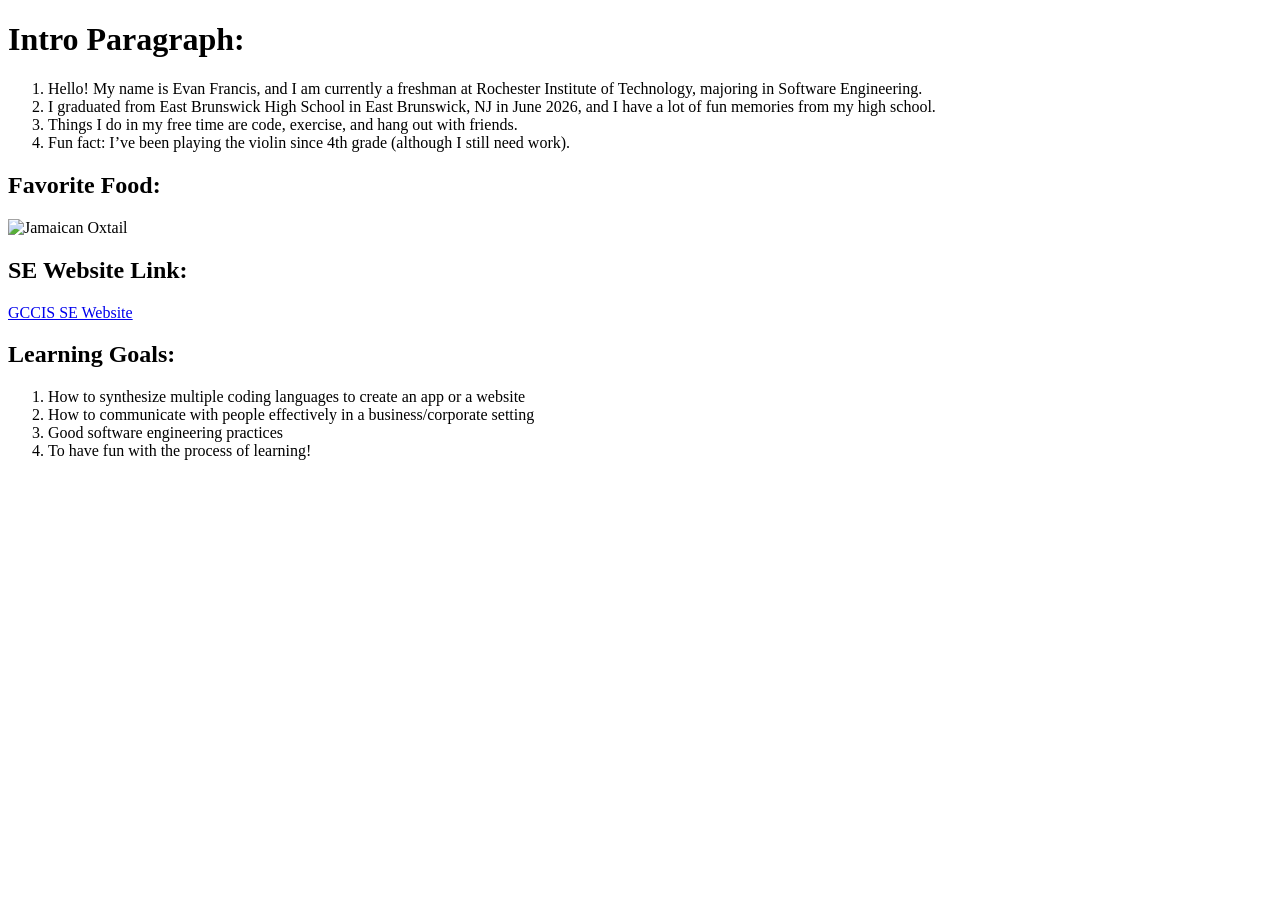
==== index.html @ e5750ea3 "Rename about_me.html to index.html" ====
<!DOCTYPE html>
<html lang="en">
<head>
    <meta charset="UTF-8">
    <title>About Me</title>
</head>
<body>
    <h1>Intro Paragraph: </h1>
    <ol>
        <li>Hello! My name is Evan Francis, and I am currently a freshman at Rochester Institute of Technology, majoring in Software Engineering.</li> 
        <li>I graduated from East Brunswick High School in East Brunswick, NJ in June 2026, and I have a lot of fun memories from my high school.</li>
        <li>Things I do in my free time are code, exercise, and hang out with friends. </li>
        <li>Fun fact: I’ve been playing the violin since 4th grade (although I still need work).</li>
    </ol>
  
    <h2> Favorite Food: </h2>
    <img src="https://cookingwithclaudy.com/wp-content/uploads/2024/04/20240404_172141.jpg" alt="Jamaican Oxtail">
  
    <h2> SE Website Link: </h2>
    <a href="https://www.rit.edu/computing/department-software-engineering">GCCIS SE Website</a>
  
    <h2> Learning Goals: </h2>
    <ol>
        <li>How to synthesize multiple coding languages to create an app or a website</li>
        <li>How to communicate with people effectively in a business/corporate setting</li>
        <li>Good software engineering practices</li>
        <li>To have fun with the process of learning!</li>
    </ol>
</body>
</html>
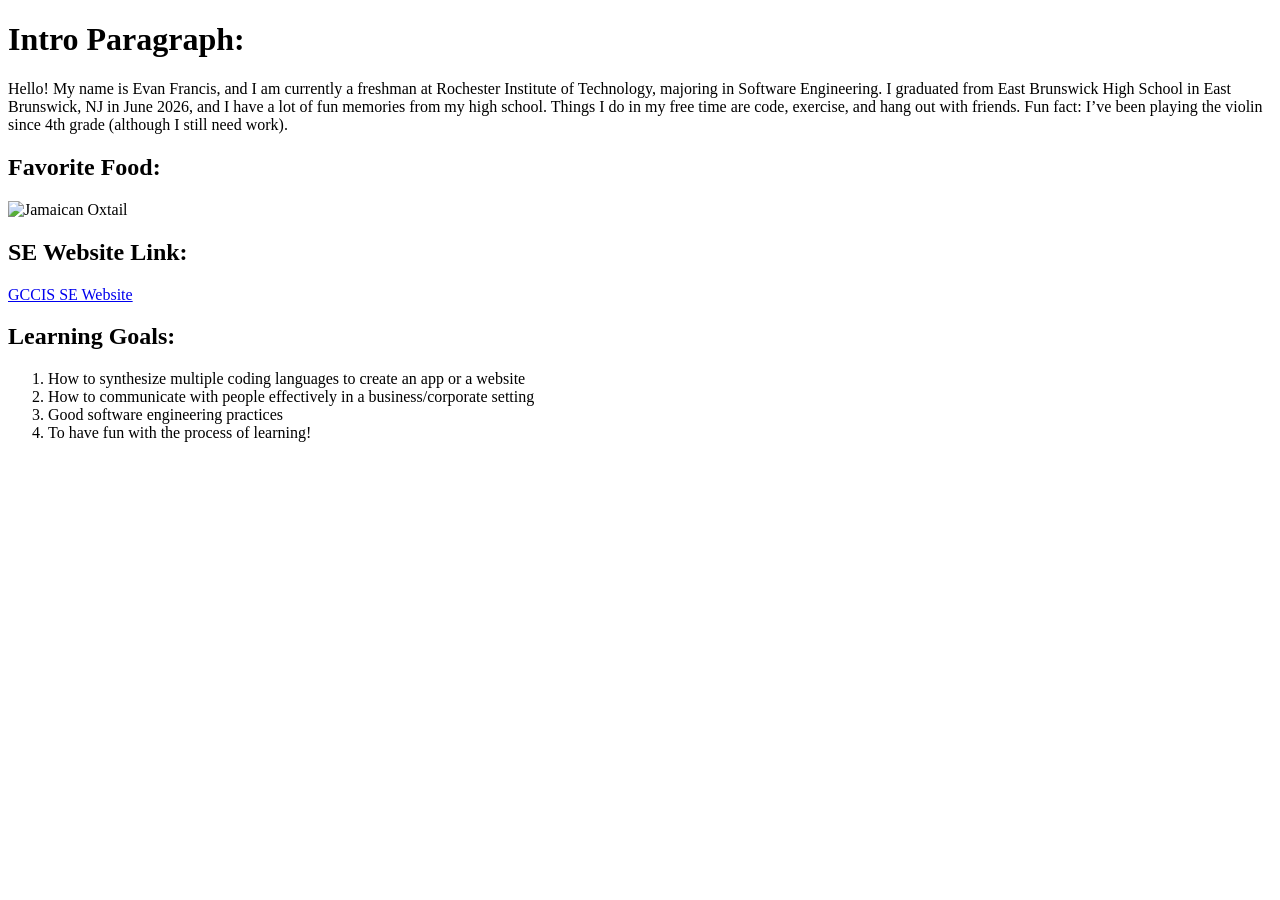
==== commit b467c0ff: "Change intro from list to paragraph format Replaced ordered list with a paragraph for the intro sect" ====
--- a/index.html
+++ b/index.html
@@ -6,12 +6,12 @@
 </head>
 <body>
     <h1>Intro Paragraph: </h1>
-    <ol>
-        <li>Hello! My name is Evan Francis, and I am currently a freshman at Rochester Institute of Technology, majoring in Software Engineering.</li> 
-        <li>I graduated from East Brunswick High School in East Brunswick, NJ in June 2026, and I have a lot of fun memories from my high school.</li>
-        <li>Things I do in my free time are code, exercise, and hang out with friends. </li>
-        <li>Fun fact: I’ve been playing the violin since 4th grade (although I still need work).</li>
-    </ol>
+    <p>
+        Hello! My name is Evan Francis, and I am currently a freshman at Rochester Institute of Technology, majoring in Software Engineering.
+        I graduated from East Brunswick High School in East Brunswick, NJ in June 2026, and I have a lot of fun memories from my high school.
+        Things I do in my free time are code, exercise, and hang out with friends.
+        Fun fact: I’ve been playing the violin since 4th grade (although I still need work).
+    </p>
   
     <h2> Favorite Food: </h2>
     <img src="https://cookingwithclaudy.com/wp-content/uploads/2024/04/20240404_172141.jpg" alt="Jamaican Oxtail">
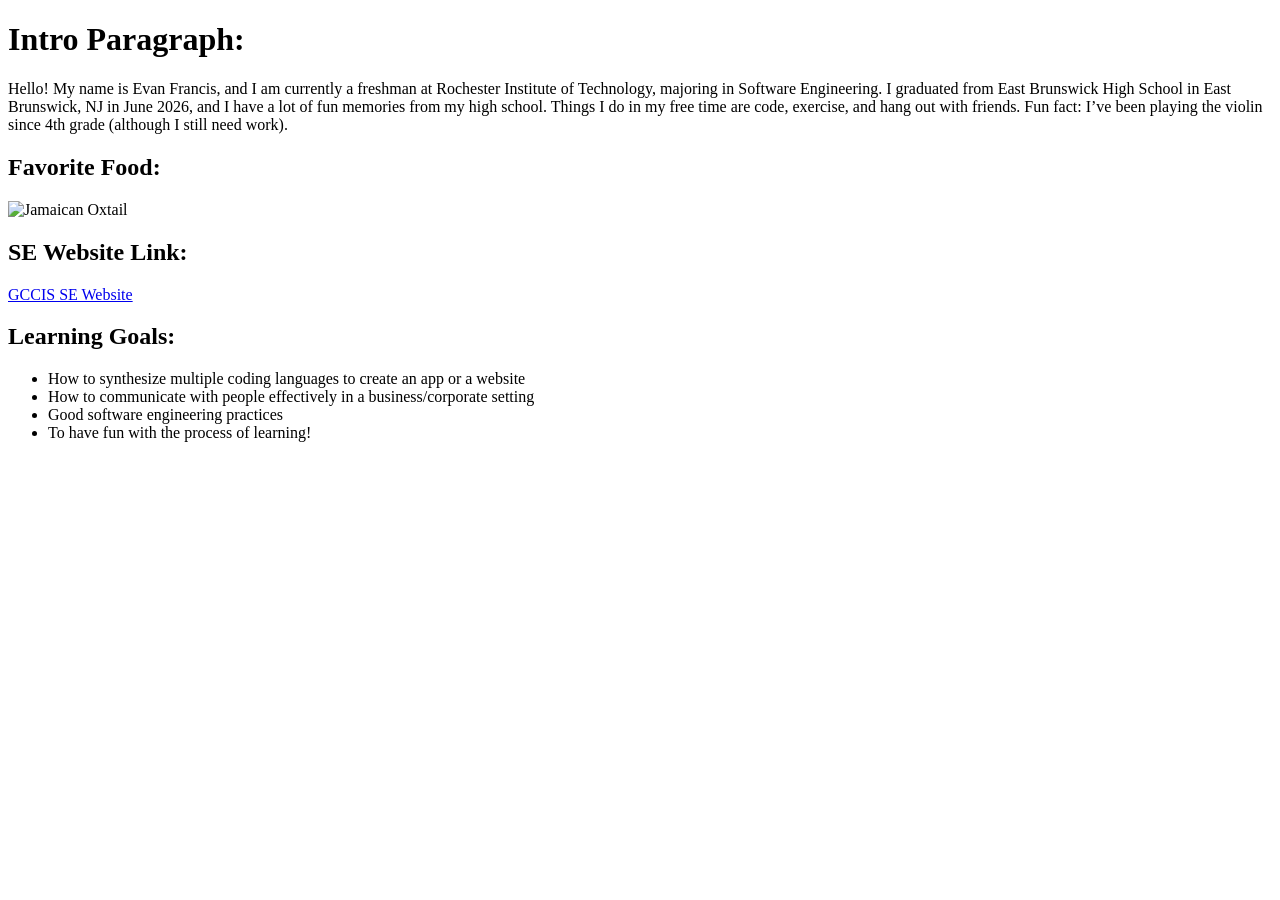
==== commit ac397ff7: "Change ordered list to unordered list in index.html Changed the list format from ordered to unordere" ====
--- a/index.html
+++ b/index.html
@@ -20,11 +20,11 @@
     <a href="https://www.rit.edu/computing/department-software-engineering">GCCIS SE Website</a>
   
     <h2> Learning Goals: </h2>
-    <ol>
+    <ul>
         <li>How to synthesize multiple coding languages to create an app or a website</li>
         <li>How to communicate with people effectively in a business/corporate setting</li>
         <li>Good software engineering practices</li>
         <li>To have fun with the process of learning!</li>
-    </ol>
+    </ul>
 </body>
 </html>
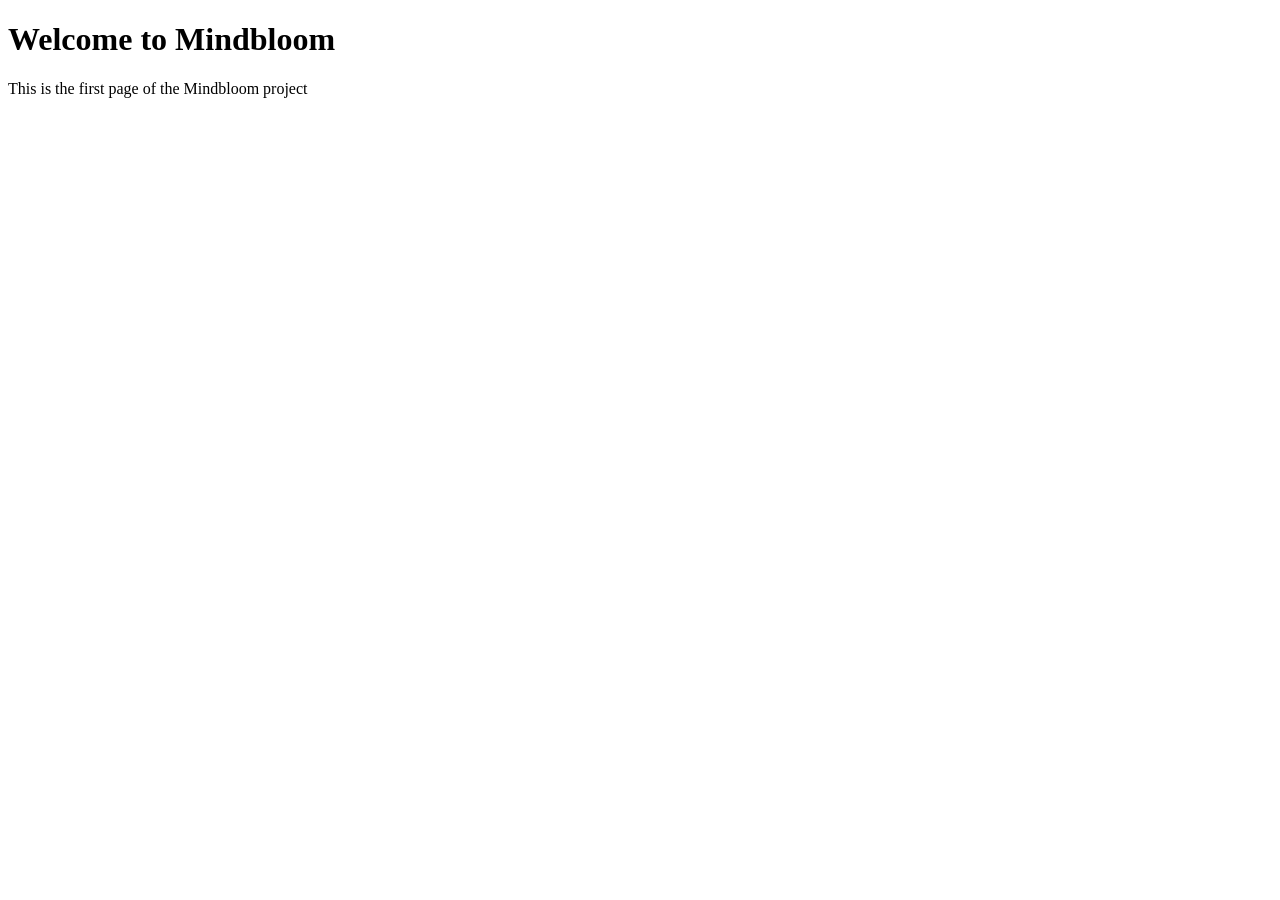
==== commit a105e61b: "Add initial index.html for Mindbloom project" ====
--- a/index.html
+++ b/index.html
@@ -1,30 +1,16 @@
 <!DOCTYPE html>
 <html lang="en">
+
 <head>
     <meta charset="UTF-8">
-    <title>About Me</title>
+    <meta name="viewport" 
+          content="width=device-width, initial-scale=1.0">
+    <title>Mindbloom</title>
 </head>
+
 <body>
-    <h1>Intro Paragraph: </h1>
-    <p>
-        Hello! My name is Evan Francis, and I am currently a freshman at Rochester Institute of Technology, majoring in Software Engineering.
-        I graduated from East Brunswick High School in East Brunswick, NJ in June 2026, and I have a lot of fun memories from my high school.
-        Things I do in my free time are code, exercise, and hang out with friends.
-        Fun fact: I’ve been playing the violin since 4th grade (although I still need work).
-    </p>
-  
-    <h2> Favorite Food: </h2>
-    <img src="https://cookingwithclaudy.com/wp-content/uploads/2024/04/20240404_172141.jpg" alt="Jamaican Oxtail">
-  
-    <h2> SE Website Link: </h2>
-    <a href="https://www.rit.edu/computing/department-software-engineering">GCCIS SE Website</a>
-  
-    <h2> Learning Goals: </h2>
-    <ul>
-        <li>How to synthesize multiple coding languages to create an app or a website</li>
-        <li>How to communicate with people effectively in a business/corporate setting</li>
-        <li>Good software engineering practices</li>
-        <li>To have fun with the process of learning!</li>
-    </ul>
+    <h1>Welcome to Mindbloom</h1>
+    <p>This is the first page of the Mindbloom project</p>
 </body>
+
 </html>
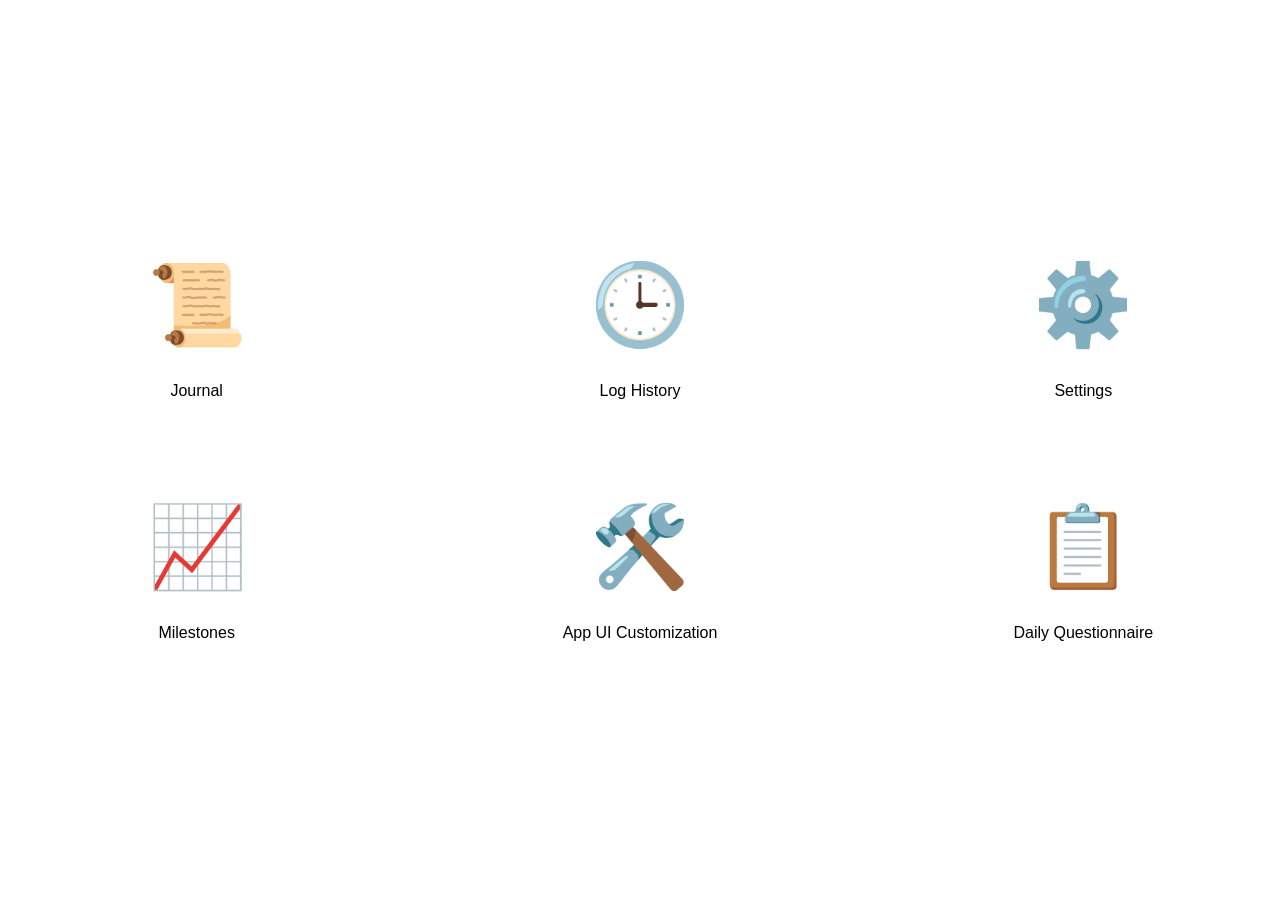
==== commit ae782956: "make home page the index.html" ====
--- a/index.html
+++ b/index.html
@@ -1,16 +1,69 @@
 <!DOCTYPE html>
 <html lang="en">
+<head>
+  <meta charset="UTF-8">
+  <title>Home</title>
+  <style>
+    * {
+      font-family: sans-serif;
+      margin: 0;
+      padding: 0;
+      user-select: none;
+      text-decoration: none;
+      color: black;
+    }
 
-<head>
-    <meta charset="UTF-8">
-    <meta name="viewport" 
-          content="width=device-width, initial-scale=1.0">
-    <title>Mindbloom</title>
+    .main {
+      display: grid;
+      grid-template-columns: repeat(3, 1fr);
+      row-gap: 100px;
+      column-gap: 50px;
+      min-height: 100vh;
+      align-content: center;
+    }
+
+    .grid-item {
+      display: flex;
+      flex-direction: column;
+      justify-content: center;
+      align-items: center;
+      text-align: center;
+    }
+
+    .emoji {
+      font-size: 5rem;
+      margin-bottom: 30px;
+    }
+  </style>
 </head>
-
 <body>
-    <h1>Welcome to Mindbloom</h1>
-    <p>This is the first page of the Mindbloom project</p>
+  <div class="main">
+    <div class="grid-item">
+      <p class="emoji">📜️</p>
+      <p>Journal</p>
+    </div>
+    <a href="/log_history">
+      <div class="grid-item">
+        <p class="emoji">🕒️</p>
+        <p>Log History</p>
+      </div>
+    </a>
+    <div class="grid-item">
+      <p class="emoji">⚙️</p>
+      <p>Settings</p>
+    </div>
+    <div class="grid-item">
+      <p class="emoji">📈️</p>
+      <p>Milestones</p>
+    </div>
+    <div class="grid-item">
+      <p class="emoji">🛠️</p>
+      <p>App UI Customization</p>
+    </div>
+    <div class="grid-item">
+      <p class="emoji">📋️</p>
+      <p>Daily Questionnaire</p>
+    </div>
+  </div>
 </body>
-
 </html>
